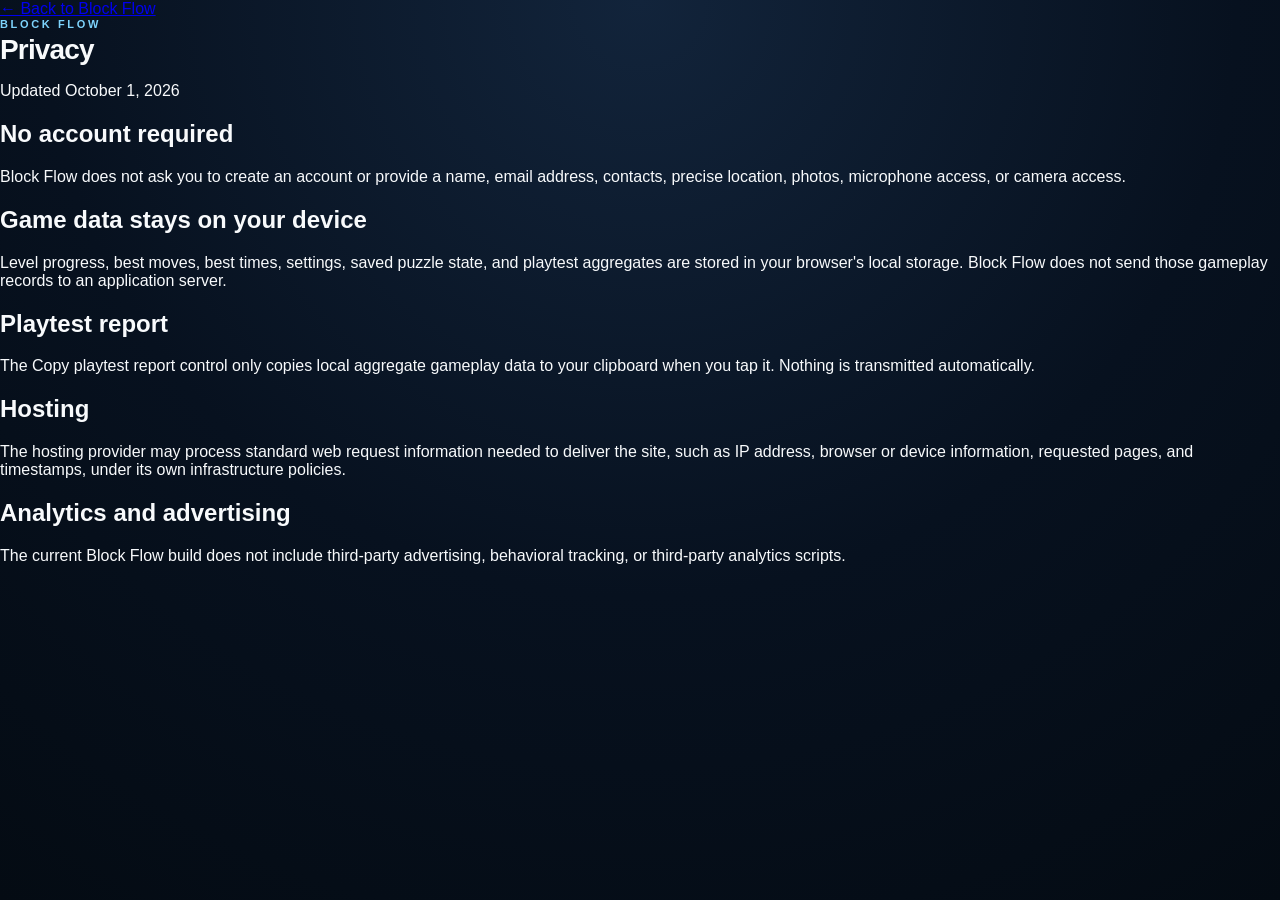
==== privacy.html @ 47380f74 "Add Block Flow privacy page" ====
<!doctype html>
<html lang="en">
<head>
  <meta charset="utf-8"/>
  <meta name="viewport" content="width=device-width,initial-scale=1,viewport-fit=cover"/>
  <meta name="theme-color" content="#0f172a"/>
  <title>Block Flow Privacy</title>
  <link rel="icon" href="icon-192.png" sizes="192x192" type="image/png"/>
  <link rel="stylesheet" href="styles.css?v=13"/>
</head>
<body>
  <main class="legal-page">
    <a class="legal-back" href="./">← Back to Block Flow</a>
    <div class="eyebrow">BLOCK FLOW</div>
    <h1>Privacy</h1>
    <p class="legal-updated">Updated October 1, 2026</p>
    <section class="legal-card">
      <h2>No account required</h2>
      <p>Block Flow does not ask you to create an account or provide a name, email address, contacts, precise location, photos, microphone access, or camera access.</p>
    </section>
    <section class="legal-card">
      <h2>Game data stays on your device</h2>
      <p>Level progress, best moves, best times, settings, saved puzzle state, and playtest aggregates are stored in your browser's local storage. Block Flow does not send those gameplay records to an application server.</p>
    </section>
    <section class="legal-card">
      <h2>Playtest report</h2>
      <p>The Copy playtest report control only copies local aggregate gameplay data to your clipboard when you tap it. Nothing is transmitted automatically.</p>
    </section>
    <section class="legal-card">
      <h2>Hosting</h2>
      <p>The hosting provider may process standard web request information needed to deliver the site, such as IP address, browser or device information, requested pages, and timestamps, under its own infrastructure policies.</p>
    </section>
    <section class="legal-card">
      <h2>Analytics and advertising</h2>
      <p>The current Block Flow build does not include third-party advertising, behavioral tracking, or third-party analytics scripts.</p>
    </section>
  </main>
</body>
</html>
---- styles.css ----
:root{--bg:#07111f;--panel:#0d1b2a;--panel-2:#11263a;--text:#f8fafc;--muted:#91a4b7;--line:rgba(255,255,255,.09);--shadow:0 24px 80px rgba(0,0,0,.35)}
*{box-sizing:border-box;-webkit-tap-highlight-color:transparent}html,body{margin:0;min-height:100%;background:radial-gradient(circle at 50% 0%,#12243b 0%,var(--bg) 54%,#040b13 100%);color:var(--text);font-family:Inter,ui-sans-serif,-apple-system,BlinkMacSystemFont,"SF Pro Display","Segoe UI",sans-serif}body{min-height:100dvh;overflow-x:hidden}button{font:inherit}.app-shell{width:min(100%,560px);margin:0 auto;min-height:100dvh;padding:max(18px,env(safe-area-inset-top)) 18px max(28px,env(safe-area-inset-bottom))}.topbar{display:flex;justify-content:space-between;align-items:center;gap:16px}.eyebrow{font-size:11px;letter-spacing:.24em;color:#7dd3fc;font-weight:800}h1{margin:4px 0 0;font-size:28px;letter-spacing:-.03em}.top-actions{display:flex;gap:8px}.icon-btn,.mode-chip,.secondary,.primary,.text-btn{border:0;cursor:pointer}.icon-btn{width:42px;height:42px;border-radius:14px;color:var(--text);background:rgba(255,255,255,.07);border:1px solid var(--line);font-size:19px}.icon-btn.on{background:#dbeafe;color:#0f172a}.mode-row{display:grid;grid-template-columns:repeat(3,1fr);gap:8px;margin:20px 0 12px;padding:5px;background:rgba(255,255,255,.045);border:1px solid var(--line);border-radius:16px}.mode-chip{padding:10px 8px;border-radius:12px;background:transparent;color:var(--muted);font-weight:750}.mode-chip.active{color:#07111f;background:#f8fafc;box-shadow:0 5px 18px rgba(255,255,255,.12)}.stats-card{display:grid;grid-template-columns:repeat(3,1fr);background:rgba(6,15,27,.64);border:1px solid var(--line);border-radius:18px;padding:12px 6px;backdrop-filter:blur(16px)}.stat{text-align:center;border-right:1px solid var(--line)}.stat:last-child{border-right:0}.stat span{display:block;color:var(--muted);font-size:11px;text-transform:uppercase;letter-spacing:.1em}.stat strong{display:block;margin-top:3px;font-size:19px}.game-wrap{margin:18px 0 12px}.board-frame{width:min(100%,480px);margin:0 auto;padding:12px;border-radius:28px;background:linear-gradient(145deg,rgba(255,255,255,.10),rgba(255,255,255,.025));border:1px solid rgba(255,255,255,.10);box-shadow:var(--shadow)}.board{position:relative;width:100%;aspect-ratio:1;border-radius:20px;overflow:hidden;background:#050d17;touch-action:none;isolation:isolate}.board::before{content:"";position:absolute;inset:0;background-image:linear-gradient(rgba(255,255,255,.018) 1px,transparent 1px),linear-gradient(90deg,rgba(255,255,255,.018) 1px,transparent 1px);background-size:calc(100% / var(--cols,6)) calc(100% / var(--rows,6));pointer-events:none;z-index:0}.floor-cell{position:absolute;border-radius:12%;background:linear-gradient(145deg,#0d1d2d,#091624);border:1px solid rgba(255,255,255,.035);z-index:1}.tile{position:absolute;z-index:2;display:grid;place-items:center;pointer-events:none;border-radius:18%;font-weight:900}.ice-tile{background:linear-gradient(145deg,rgba(125,211,252,.22),rgba(56,189,248,.08));border:1px solid rgba(186,230,253,.26);color:#dff6ff;text-shadow:0 0 12px #38bdf8}.one-way{background:rgba(253,224,71,.09);border:1px solid rgba(253,224,71,.22);color:#fde047;font-size:clamp(18px,5vw,30px)}.switch-tile{background:rgba(74,222,128,.08);border:1px solid rgba(74,222,128,.24);color:#86efac}.switch-tile.active{background:rgba(74,222,128,.24);box-shadow:inset 0 0 20px rgba(74,222,128,.15)}.portal-tile{border:2px solid rgba(167,139,250,.6);background:radial-gradient(circle,rgba(167,139,250,.18),rgba(124,58,237,.05));color:#ddd6fe;box-shadow:inset 0 0 16px rgba(167,139,250,.18);font-size:13px}.wall{position:absolute;border-radius:16%;background:linear-gradient(145deg,#2a3b4e,#152433);box-shadow:inset 0 1px 0 rgba(255,255,255,.12),0 6px 14px rgba(0,0,0,.2);z-index:3}.barrier{position:absolute;z-index:3;display:grid;place-items:center;border-radius:14%;background:repeating-linear-gradient(135deg,#475569 0 7px,#1e293b 7px 14px);border:1px solid rgba(255,255,255,.14);color:#cbd5e1;font-size:20px;transition:opacity .18s ease,transform .18s ease}.barrier.open{opacity:.12;transform:scale(.88);pointer-events:none}.gate{position:absolute;z-index:5;border-radius:999px;box-shadow:0 0 16px currentColor,0 0 4px rgba(255,255,255,.8);pointer-events:none}.block{position:absolute;display:grid;place-items:center;border-radius:18%;box-shadow:inset 0 1px 0 rgba(255,255,255,.34),inset 0 -8px 14px rgba(0,0,0,.12),0 9px 18px rgba(0,0,0,.25);transition:left .16s ease,top .16s ease,transform .12s ease,opacity .20s ease;user-select:none;z-index:6}.block.long-block{border-radius:14px}.block:active{transform:scale(.95)}.block::after{content:"";width:22%;height:22%;border-radius:999px;background:rgba(255,255,255,.78);box-shadow:0 0 0 5px rgba(0,0,0,.07)}.block.pattern-circle::before,.block.pattern-stripe::before,.block.pattern-cross::before,.block.pattern-diamond::before{content:"";position:absolute;inset:14%;opacity:.28}.block.pattern-circle::before{border:3px solid white;border-radius:50%}.block.pattern-stripe::before{background:repeating-linear-gradient(45deg,white 0 4px,transparent 4px 10px)}.block.pattern-cross::before{background:linear-gradient(90deg,transparent 40%,white 40% 60%,transparent 60%),linear-gradient(transparent 40%,white 40% 60%,transparent 60%)}.block.pattern-diamond::before{border:3px solid white;transform:rotate(45deg) scale(.65)}.hint{text-align:center;color:var(--muted);font-size:13px;min-height:18px;margin:13px 10px 8px;line-height:1.45}.mechanic-strip{display:flex;justify-content:center;flex-wrap:wrap;gap:6px;min-height:24px;margin:0 8px 10px}.mechanic-strip span{padding:5px 8px;border-radius:999px;background:rgba(255,255,255,.055);border:1px solid var(--line);color:#cbd5e1;font-size:10px;font-weight:800;letter-spacing:.03em}.controls{display:grid;grid-template-columns:1fr 1fr;gap:10px}.secondary{padding:13px;border-radius:15px;background:rgba(255,255,255,.06);color:var(--text);border:1px solid var(--line);font-weight:750}.progress-wrap{margin-top:18px}.progress-header{display:flex;justify-content:space-between;color:var(--muted);font-size:12px;margin-bottom:7px}.progress-track{height:6px;background:rgba(255,255,255,.08);border-radius:999px;overflow:hidden}.progress-fill{height:100%;width:0;border-radius:inherit;background:linear-gradient(90deg,#38bdf8,#a78bfa);transition:width .25s ease}.modal-backdrop{position:fixed;inset:0;z-index:20;background:rgba(0,0,0,.62);backdrop-filter:blur(12px);display:grid;place-items:end center;padding:18px}.modal-backdrop.hidden{display:none}.modal-card{width:min(100%,500px);background:#0f1e2d;border:1px solid rgba(255,255,255,.12);border-radius:28px;padding:24px;text-align:center;box-shadow:var(--shadow);animation:rise .22s ease-out}@keyframes rise{from{opacity:0;transform:translateY(24px)}}.win-badge{display:inline-flex;padding:7px 10px;border-radius:999px;background:#103f44;color:#86efac;font-size:11px;font-weight:900;letter-spacing:.12em}.win-badge.danger{background:#4a1f2a;color:#fda4af}.modal-card h2{font-size:30px;margin:12px 0 4px}.modal-card p{color:var(--muted)}.stars{font-size:32px;letter-spacing:6px;color:#fde047;margin:10px 0}.comparison{display:grid;grid-template-columns:1fr 1fr;gap:10px;margin:20px 0}.comparison>div{background:rgba(255,255,255,.05);border:1px solid var(--line);border-radius:16px;padding:12px}.comparison span{display:block;color:var(--muted);font-size:11px;text-transform:uppercase}.comparison strong{font-size:24px}.primary{width:100%;padding:15px;border-radius:16px;background:#f8fafc;color:#07111f;font-weight:900}.text-btn{margin-top:9px;padding:10px;background:transparent;color:#bae6fd;font-weight:750}@media(min-width:700px){.modal-backdrop{place-items:center}}@media(max-width:390px){.app-shell{padding-left:12px;padding-right:12px}.board-frame{padding:9px;border-radius:23px}.block{box-shadow:inset 0 1px 0 rgba(255,255,255,.28),0 7px 14px rgba(0,0,0,.24)}}

/* Level select */
.level-picker-card{max-height:min(82dvh,720px);overflow:auto;text-align:left}
.picker-head{display:flex;align-items:flex-start;justify-content:space-between;gap:14px}
.picker-head h2{margin:8px 0 0;font-size:26px}
.picker-copy{margin:8px 0 18px!important;font-size:13px;line-height:1.45}
.level-grid{display:grid;grid-template-columns:repeat(2,minmax(0,1fr));gap:10px}
.level-card{position:relative;display:grid;grid-template-columns:auto 1fr;grid-template-areas:"num name" "num stars" "num meta";column-gap:10px;align-items:center;min-height:94px;padding:12px;border-radius:18px;border:1px solid var(--line);background:rgba(255,255,255,.045);color:var(--text);text-align:left;cursor:pointer}
.level-card.current{border-color:rgba(125,211,252,.48);box-shadow:inset 0 0 0 1px rgba(125,211,252,.12),0 8px 24px rgba(0,0,0,.18)}
.level-card.locked{opacity:.42;cursor:not-allowed}
.level-number{grid-area:num;display:grid;place-items:center;width:38px;height:38px;border-radius:13px;background:rgba(255,255,255,.07);font-weight:900}
.level-card.current .level-number{background:#dbeafe;color:#0f172a}
.level-card strong{grid-area:name;font-size:13px;white-space:nowrap;overflow:hidden;text-overflow:ellipsis}
.level-stars{grid-area:stars;color:#fde047;font-size:12px;letter-spacing:2px;min-height:15px}
.level-card small{grid-area:meta;color:var(--muted);font-size:10px}
@media(max-width:390px){.level-grid{grid-template-columns:1fr}.level-picker-card{max-height:86dvh}}

/* Game-feel pass v6 */
.block{cursor:grab;will-change:transform,left,top}
.block.dragging{cursor:grabbing;transition:none!important;z-index:12;filter:brightness(1.08) saturate(1.06);box-shadow:inset 0 1px 0 rgba(255,255,255,.42),inset 0 -8px 14px rgba(0,0,0,.10),0 14px 28px rgba(0,0,0,.34)}
.board.drag-active .floor-cell{filter:brightness(1.035)}
.motion-ghost{position:fixed!important;z-index:1000!important;pointer-events:none!important;margin:0!important;transition:none!important}
.cell-pulse{position:fixed;z-index:999;pointer-events:none;border-radius:999px;border:3px solid rgba(196,181,253,.95);box-shadow:0 0 28px rgba(167,139,250,.72)}
.cell-pulse.switch{border-color:rgba(134,239,172,.95);box-shadow:0 0 28px rgba(74,222,128,.72)}
.flow-particle{position:fixed;width:8px;height:8px;border-radius:3px;z-index:40;pointer-events:none;box-shadow:0 0 12px currentColor}
.gesture-tip{margin:2px auto 11px;width:max-content;max-width:92%;padding:7px 11px;border-radius:999px;background:rgba(56,189,248,.075);border:1px solid rgba(125,211,252,.14);color:#bae6fd;font-size:10px;font-weight:750;text-align:center;letter-spacing:.01em;transition:opacity .24s ease,transform .24s ease,max-height .24s ease,padding .24s ease,margin .24s ease}
.gesture-tip.learned{opacity:0;transform:translateY(-3px);max-height:0;padding-top:0;padding-bottom:0;margin-top:0;margin-bottom:0;overflow:hidden;border-width:0}
.portal-tile{animation:portalBreath 1.8s ease-in-out infinite}
.ice-tile{overflow:hidden}
.ice-tile::after{content:"";position:absolute;inset:-30%;background:linear-gradient(115deg,transparent 30%,rgba(255,255,255,.18) 48%,transparent 66%);transform:translateX(-60%);animation:iceShimmer 2.2s linear infinite}
.switch-tile.active{animation:switchPulse .42s ease-out}
.gate{animation:gateGlow 1.7s ease-in-out infinite}
@keyframes portalBreath{0%,100%{filter:brightness(.95);transform:scale(.96)}50%{filter:brightness(1.18);transform:scale(1.02)}}
@keyframes iceShimmer{to{transform:translateX(65%)}}
@keyframes switchPulse{0%{transform:scale(.78)}65%{transform:scale(1.08)}100%{transform:scale(1)}}
@keyframes gateGlow{0%,100%{filter:brightness(.92)}50%{filter:brightness(1.25)}}
@media(prefers-reduced-motion:reduce){.portal-tile,.ice-tile::after,.gate,.switch-tile.active{animation:none}.block,.barrier,.progress-fill,.gesture-tip{transition:none}}

/* App shell / progression pass v7 */
.full-width{width:100%}.stacked{margin-top:10px}
.home-screen{position:fixed;inset:0;z-index:60;display:grid;place-items:center;padding:max(22px,env(safe-area-inset-top)) 18px max(22px,env(safe-area-inset-bottom));overflow:auto;background:radial-gradient(circle at 50% 12%,#16304d 0%,#081522 45%,#040b13 100%)}
.home-screen.hidden{display:none}
.home-card{width:min(100%,500px);text-align:center;padding:18px 0}
.home-mark{width:94px;height:94px;margin:0 auto 22px;display:grid;grid-template-columns:1fr 1fr;gap:8px;transform:rotate(45deg)}
.home-mark i{display:block;border-radius:16px;box-shadow:inset 0 1px 0 rgba(255,255,255,.38),0 10px 25px rgba(0,0,0,.24)}
.home-mark i:nth-child(1){background:#38bdf8}.home-mark i:nth-child(2){background:#a78bfa}.home-mark i:nth-child(3){background:#4ade80}.home-mark i:nth-child(4){background:#fb7185}
.home-eyebrow{margin-bottom:8px}
.home-card h2{font-size:clamp(34px,9vw,48px);letter-spacing:-.045em;margin:0}
.home-sub{color:var(--muted);font-size:14px;line-height:1.5;margin:10px auto 22px;max-width:340px}
.home-progress-card{padding:16px;border-radius:22px;background:rgba(255,255,255,.05);border:1px solid var(--line);box-shadow:0 18px 50px rgba(0,0,0,.22);margin-bottom:16px;text-align:left}
.home-progress-head{display:flex;justify-content:space-between;align-items:center;color:var(--muted);font-size:12px;margin-bottom:9px}
.home-progress-head strong{color:var(--text)}
.home-stats{display:grid;grid-template-columns:repeat(3,1fr);gap:8px;margin-top:14px}
.home-stats>div{padding:10px 8px;border-radius:15px;background:rgba(255,255,255,.045);text-align:center}
.home-stats span{display:block;color:var(--muted);font-size:9px;text-transform:uppercase;letter-spacing:.09em}
.home-stats strong{display:block;margin-top:3px;font-size:20px}
.progress-breakdown{display:grid;grid-template-columns:repeat(2,1fr);gap:7px;margin-top:10px}
.progress-breakdown>div{display:flex;justify-content:space-between;align-items:center;padding:8px 10px;border-radius:12px;background:rgba(255,255,255,.03);font-size:11px;color:var(--muted)}
.progress-breakdown strong{color:#dbeafe}
.home-primary{font-size:16px;min-height:52px}
.home-card>.secondary{min-height:48px}
.home-current{margin-top:12px;color:var(--muted);font-size:11px}
.pause-card .primary{margin-top:18px}
.pause-card .text-btn{display:block;width:100%}
.coach-card{overflow:hidden}
.coach-demo{height:112px;position:relative;margin:4px -4px 18px;border-radius:22px;background:linear-gradient(145deg,#081522,#0c1d2f);border:1px solid var(--line);overflow:hidden}
.coach-track{position:absolute;left:16%;right:14%;top:50%;height:7px;transform:translateY(-50%);border-radius:99px;background:linear-gradient(90deg,rgba(56,189,248,.14),rgba(56,189,248,.04));border:1px solid rgba(56,189,248,.12)}
.coach-block{position:absolute;width:48px;height:48px;left:15%;top:32px;border-radius:14px;background:#38bdf8;box-shadow:inset 0 1px 0 rgba(255,255,255,.4),0 8px 20px rgba(0,0,0,.3);animation:coachSlide 1.8s cubic-bezier(.3,.75,.25,1) infinite}
.coach-block::after{content:"";position:absolute;width:12px;height:12px;border-radius:50%;background:#fff;opacity:.8;left:18px;top:18px}
.coach-gate{position:absolute;right:10%;top:36px;width:8px;height:40px;border-radius:99px;background:#38bdf8;box-shadow:0 0 20px #38bdf8}
.coach-hand{position:absolute;left:24%;top:67px;font-size:30px;animation:coachHand 1.8s cubic-bezier(.3,.75,.25,1) infinite;filter:drop-shadow(0 5px 8px rgba(0,0,0,.35))}
@keyframes coachSlide{0%,15%{left:15%}72%,100%{left:72%}}
@keyframes coachHand{0%,15%{left:24%}72%,100%{left:77%}}
.mechanic-toast{position:fixed;z-index:55;left:50%;bottom:max(20px,env(safe-area-inset-bottom));width:min(calc(100% - 28px),480px);transform:translateX(-50%);display:grid;grid-template-columns:44px 1fr 30px;gap:10px;align-items:center;padding:12px;border-radius:18px;background:rgba(11,27,42,.96);border:1px solid rgba(255,255,255,.13);box-shadow:0 18px 50px rgba(0,0,0,.38);backdrop-filter:blur(16px);animation:toastUp .24s ease-out}
.mechanic-toast.hidden{display:none}
.mechanic-toast-icon{width:44px;height:44px;display:grid;place-items:center;border-radius:14px;background:rgba(125,211,252,.1);border:1px solid rgba(125,211,252,.15);font-size:21px}
.mechanic-toast strong{display:block;font-size:13px}
.mechanic-toast span{display:block;color:var(--muted);font-size:11px;line-height:1.35;margin-top:2px}
.mechanic-toast button{border:0;background:transparent;color:var(--muted);font-size:22px;cursor:pointer}
@keyframes toastUp{from{opacity:0;transform:translate(-50%,14px)}}
.board-frame{will-change:transform,opacity}
@media(max-width:430px){
  .top-actions{gap:6px}
  .top-actions .icon-btn{width:39px;height:39px;border-radius:13px}
  .home-mark{width:78px;height:78px;margin-bottom:18px}
  .home-card{padding:8px 0}
  .progress-breakdown{gap:6px}
}
@media(prefers-reduced-motion:reduce){.coach-block,.coach-hand{animation:none}.mechanic-toast{animation:none}}

/* 75-level progression + world identity v8 */
:root{--world-accent:#38bdf8}
body[data-world="easy"]{--world-glow:rgba(56,189,248,.20)}
body[data-world="intermediate"]{--world-glow:rgba(74,222,128,.18)}
body[data-world="hard"]{--world-glow:rgba(245,158,11,.19)}
body[data-world="extreme"]{--world-glow:rgba(167,139,250,.24)}
body::after{content:"";position:fixed;inset:0;pointer-events:none;z-index:-1;background:radial-gradient(circle at 50% 18%,var(--world-glow,rgba(56,189,248,.15)),transparent 42%)}
.difficulty-badge{border-color:color-mix(in srgb,var(--world-accent) 45%,transparent)!important;box-shadow:0 0 20px color-mix(in srgb,var(--world-accent) 12%,transparent)}
.progress-fill{background:linear-gradient(90deg,var(--world-accent),#a78bfa)}
.home-rank{display:flex;justify-content:space-between;align-items:center;margin-top:12px;padding:10px 12px;border-radius:14px;background:rgba(255,255,255,.04);border:1px solid var(--line);font-size:11px;color:var(--muted)}
.home-rank strong{font-size:13px;color:var(--world-accent)}
.reward-strip{display:grid;grid-template-columns:repeat(4,1fr);gap:7px;margin-top:9px}
.reward-badge{min-width:0;padding:10px 5px;border-radius:14px;text-align:center;background:rgba(255,255,255,.035);border:1px solid var(--line)}
.reward-badge span{display:grid;place-items:center;width:30px;height:30px;margin:0 auto 5px;border-radius:10px;background:rgba(255,255,255,.05);font-size:16px}
.reward-badge strong{display:block;font-size:9px;white-space:nowrap;overflow:hidden;text-overflow:ellipsis}
.reward-badge small{display:block;margin-top:3px;font-size:8px;color:var(--muted)}
.reward-badge.unlocked{border-color:color-mix(in srgb,var(--world-accent) 38%,transparent);background:color-mix(in srgb,var(--world-accent) 8%,rgba(255,255,255,.02))}
.reward-badge.unlocked span{background:color-mix(in srgb,var(--world-accent) 16%,transparent);color:var(--world-accent);box-shadow:0 0 18px color-mix(in srgb,var(--world-accent) 18%,transparent)}
.reward-badge.locked{opacity:.44}
.level-card.perfect{border-color:rgba(253,224,71,.25)}
.level-card.perfect small{color:#fde68a;font-weight:800;letter-spacing:.03em}
@media(max-width:390px){.reward-strip{grid-template-columns:repeat(2,1fr)}}

/* Timed play + boss pass v9 */
.level-meta-line{display:flex;align-items:center;gap:7px;margin-top:6px}
.boss-badge{display:inline-flex;align-items:center;height:24px;padding:0 9px;border-radius:999px;background:linear-gradient(135deg,#7c2d12,#dc2626);border:1px solid rgba(254,202,202,.26);color:#fff7ed;font-size:9px;font-weight:950;letter-spacing:.16em;box-shadow:0 0 22px rgba(248,113,113,.24)}
.boss-badge.hidden{display:none}
.mode-explainer{min-height:16px;margin:-5px 3px 11px;text-align:center;color:var(--muted);font-size:10px;line-height:1.35}
.result-grid{grid-template-columns:repeat(2,1fr)}
.result-callout{margin:-7px 0 16px;padding:9px 11px;border-radius:13px;background:rgba(74,222,128,.08);border:1px solid rgba(74,222,128,.2);color:#86efac;font-size:10px;font-weight:900;letter-spacing:.07em}
.result-callout.hidden{display:none}
body.boss-level .board-frame{border-color:rgba(248,113,113,.38);box-shadow:0 24px 80px rgba(0,0,0,.38),0 0 34px rgba(248,113,113,.11)}
body.boss-level .board-frame::before{content:"";display:block;position:absolute;pointer-events:none}
body.boss-level .progress-fill{background:linear-gradient(90deg,#fb7185,var(--world-accent))}
.level-card.perfect .level-number{box-shadow:0 0 16px rgba(253,224,71,.15)}
.level-card strong{display:flex;align-items:center;gap:5px}
.stat #timerDisplay{font-variant-numeric:tabular-nums}
@media(max-width:390px){.mode-explainer{font-size:9px}.result-grid{gap:7px}}

/* World Run pass v10 */
.run-button{display:grid;grid-template-columns:1fr auto;grid-template-areas:"name meta" "sub meta";align-items:center;gap:2px 10px;margin-top:10px;padding:13px 14px;border:1px solid color-mix(in srgb,var(--world-accent) 28%,transparent);border-radius:16px;background:linear-gradient(135deg,color-mix(in srgb,var(--world-accent) 11%,rgba(255,255,255,.035)),rgba(255,255,255,.035));color:var(--text);text-align:left;cursor:pointer}
.run-button span{grid-area:name;font-size:14px;font-weight:900}
.run-button strong{grid-area:sub;color:var(--muted);font-size:10px;font-weight:700}
.run-button small{grid-area:meta;color:var(--world-accent);font-size:10px;font-weight:850;text-align:right}
.run-banner{display:flex;align-items:center;justify-content:space-between;gap:12px;margin:10px 0 9px;padding:9px 11px;border-radius:14px;background:color-mix(in srgb,var(--world-accent) 9%,rgba(255,255,255,.025));border:1px solid color-mix(in srgb,var(--world-accent) 24%,transparent);box-shadow:0 8px 26px rgba(0,0,0,.16)}
.run-banner.hidden{display:none}
.run-banner span{font-size:9px;font-weight:950;letter-spacing:.15em;color:var(--world-accent)}
.run-banner strong{font-size:11px;font-variant-numeric:tabular-nums}
body.boss-level .run-banner{border-color:rgba(248,113,113,.3);background:rgba(248,113,113,.06)}
@media(max-width:390px){.run-button{padding:11px 12px}.run-banner{margin-top:8px}}

/* Multi-stage boss engine v11 */
.phase-overlay{position:fixed;inset:0;z-index:90;display:grid;place-items:center;pointer-events:none;background:radial-gradient(circle at center,rgba(7,17,28,.2),rgba(4,10,17,.68));backdrop-filter:blur(2px)}
.phase-overlay.hidden{display:none}
.phase-overlay-card{min-width:min(78vw,360px);padding:20px 22px;border-radius:22px;text-align:center;background:linear-gradient(145deg,rgba(31,41,55,.96),rgba(10,20,31,.96));border:1px solid rgba(248,113,113,.28);box-shadow:0 28px 90px rgba(0,0,0,.5),0 0 42px rgba(248,113,113,.12);animation:phaseCardIn .28s cubic-bezier(.2,.82,.2,1)}
.phase-overlay-card span{display:block;color:#fda4af;font-size:9px;font-weight:950;letter-spacing:.18em}
.phase-overlay-card strong{display:block;margin-top:6px;color:#fff;font-size:21px;letter-spacing:-.025em}
.phase-overlay-card small{display:block;margin:8px auto 0;max-width:280px;color:#cbd5e1;font-size:11px;line-height:1.45}
body.boss-level .boss-badge{animation:bossBadgePulse 1.8s ease-in-out infinite}
body.boss-level .stats-card{border-color:rgba(248,113,113,.18)}
@keyframes phaseCardIn{from{opacity:0;transform:scale(.9) translateY(8px)}to{opacity:1;transform:scale(1) translateY(0)}}
@keyframes bossBadgePulse{0%,100%{box-shadow:0 0 16px rgba(248,113,113,.16)}50%{box-shadow:0 0 30px rgba(248,113,113,.34)}}
@media(prefers-reduced-motion:reduce){.phase-overlay-card,body.boss-level .boss-badge{animation:none}}

/* Accessibility + resilience pass v12 */
.sr-only{position:absolute!important;width:1px!important;height:1px!important;padding:0!important;margin:-1px!important;overflow:hidden!important;clip:rect(0,0,0,0)!important;white-space:nowrap!important;border:0!important}
.block.pattern-dots::before{content:"";position:absolute;inset:13%;opacity:.42;border-radius:22%;background:radial-gradient(circle at 22% 22%,#fff 0 10%,transparent 12%),radial-gradient(circle at 78% 22%,#fff 0 10%,transparent 12%),radial-gradient(circle at 22% 78%,#fff 0 10%,transparent 12%),radial-gradient(circle at 78% 78%,#fff 0 10%,transparent 12%)}
.block:focus-visible{outline:3px solid #fff;outline-offset:-3px;box-shadow:inset 0 0 0 3px rgba(7,17,31,.82),0 0 0 3px var(--world-accent),0 10px 24px rgba(0,0,0,.35);z-index:14}
button:focus-visible{outline:3px solid var(--world-accent);outline-offset:3px}
.run-button:disabled{opacity:.42;cursor:not-allowed;filter:saturate(.55)}
.level-card,.icon-btn,.mode-chip,.difficulty-chip,.secondary,.primary,.text-btn,.run-button{touch-action:manipulation}
@media (pointer:coarse){
  .icon-btn{min-width:44px;min-height:44px}
  .secondary,.primary,.run-button{min-height:46px}
}
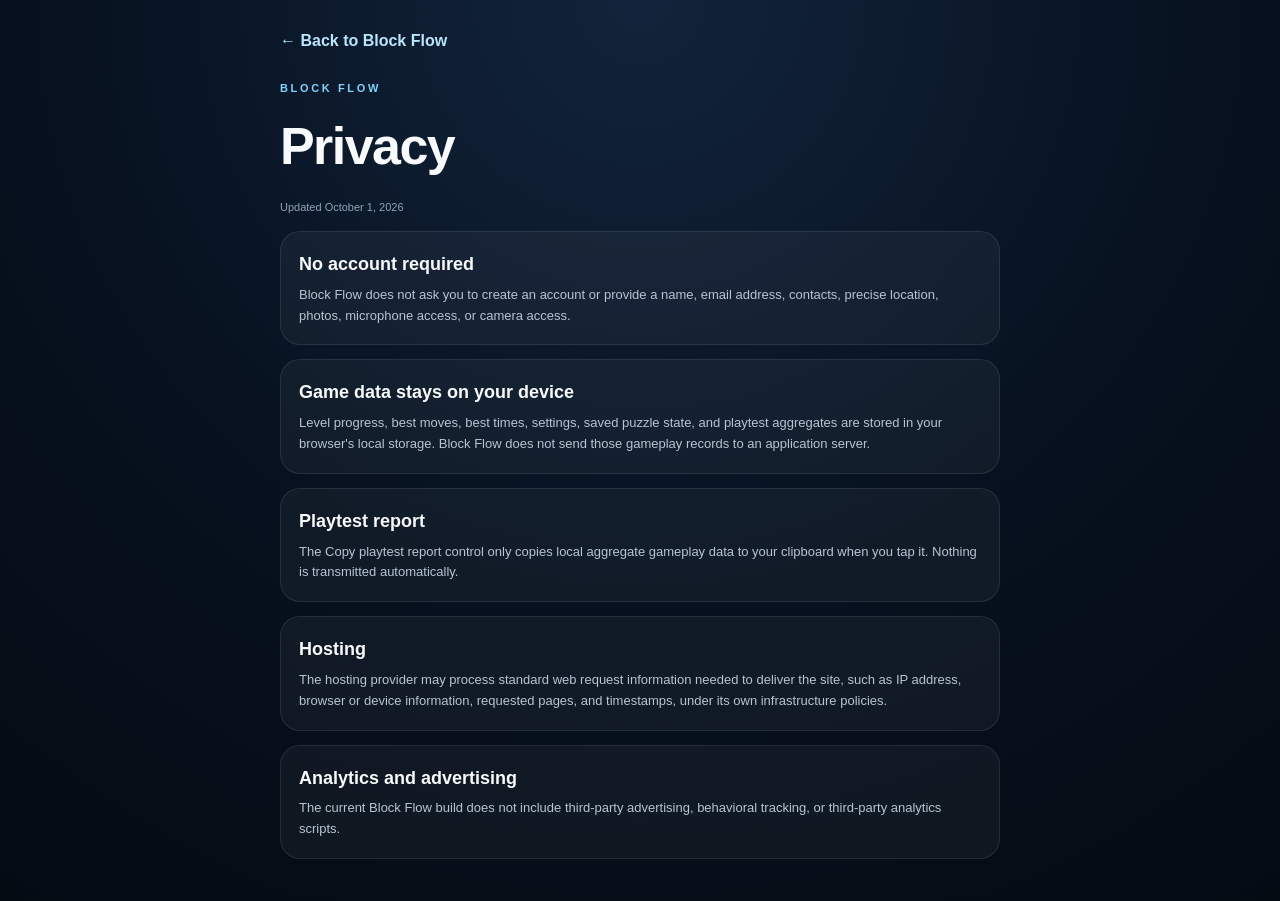
==== commit 4dd3ca57: "Ship hardened Block Flow v14 asset set" ====
--- a/privacy.html
+++ b/privacy.html
@@ -6,7 +6,7 @@
   <meta name="theme-color" content="#0f172a"/>
   <title>Block Flow Privacy</title>
   <link rel="icon" href="icon-192.png" sizes="192x192" type="image/png"/>
-  <link rel="stylesheet" href="styles.css?v=13"/>
+  <link rel="stylesheet" href="styles.css?v=14"/>
 </head>
 <body>
   <main class="legal-page">
--- a/styles.css
+++ b/styles.css
@@ -165,3 +165,18 @@
   .icon-btn{min-width:44px;min-height:44px}
   .secondary,.primary,.run-button{min-height:46px}
 }
+
+/* Support + privacy pass v13 */
+.home-links{display:flex;align-items:center;justify-content:center;flex-wrap:wrap;gap:4px 13px;margin-top:8px}
+.home-links .text-btn{margin:0;padding:7px 4px;font-size:10px}
+.home-links a{color:#94a3b8;font-size:10px;font-weight:750;text-decoration:none}
+.home-links a:focus-visible,.legal-back:focus-visible,.legal-link:focus-visible{outline:3px solid var(--world-accent);outline-offset:3px;border-radius:6px}
+.legal-page{width:min(100% - 28px,720px);margin:0 auto;padding:max(28px,env(safe-area-inset-top)) 0 max(42px,env(safe-area-inset-bottom));line-height:1.6}
+.legal-page>h1{font-size:clamp(34px,8vw,52px);margin:8px 0 4px}
+.legal-page>p{color:var(--muted);max-width:620px}
+.legal-updated{font-size:11px}
+.legal-back{display:inline-block;margin-bottom:26px;color:#bae6fd;font-weight:800;text-decoration:none}
+.legal-card{margin-top:14px;padding:18px;border-radius:20px;background:rgba(255,255,255,.045);border:1px solid var(--line)}
+.legal-card h2{margin:0 0 6px;font-size:18px}
+.legal-card p{margin:0;color:#b7c4d2;font-size:13px}
+.legal-link{display:block;margin-top:14px;text-align:center;text-decoration:none}
